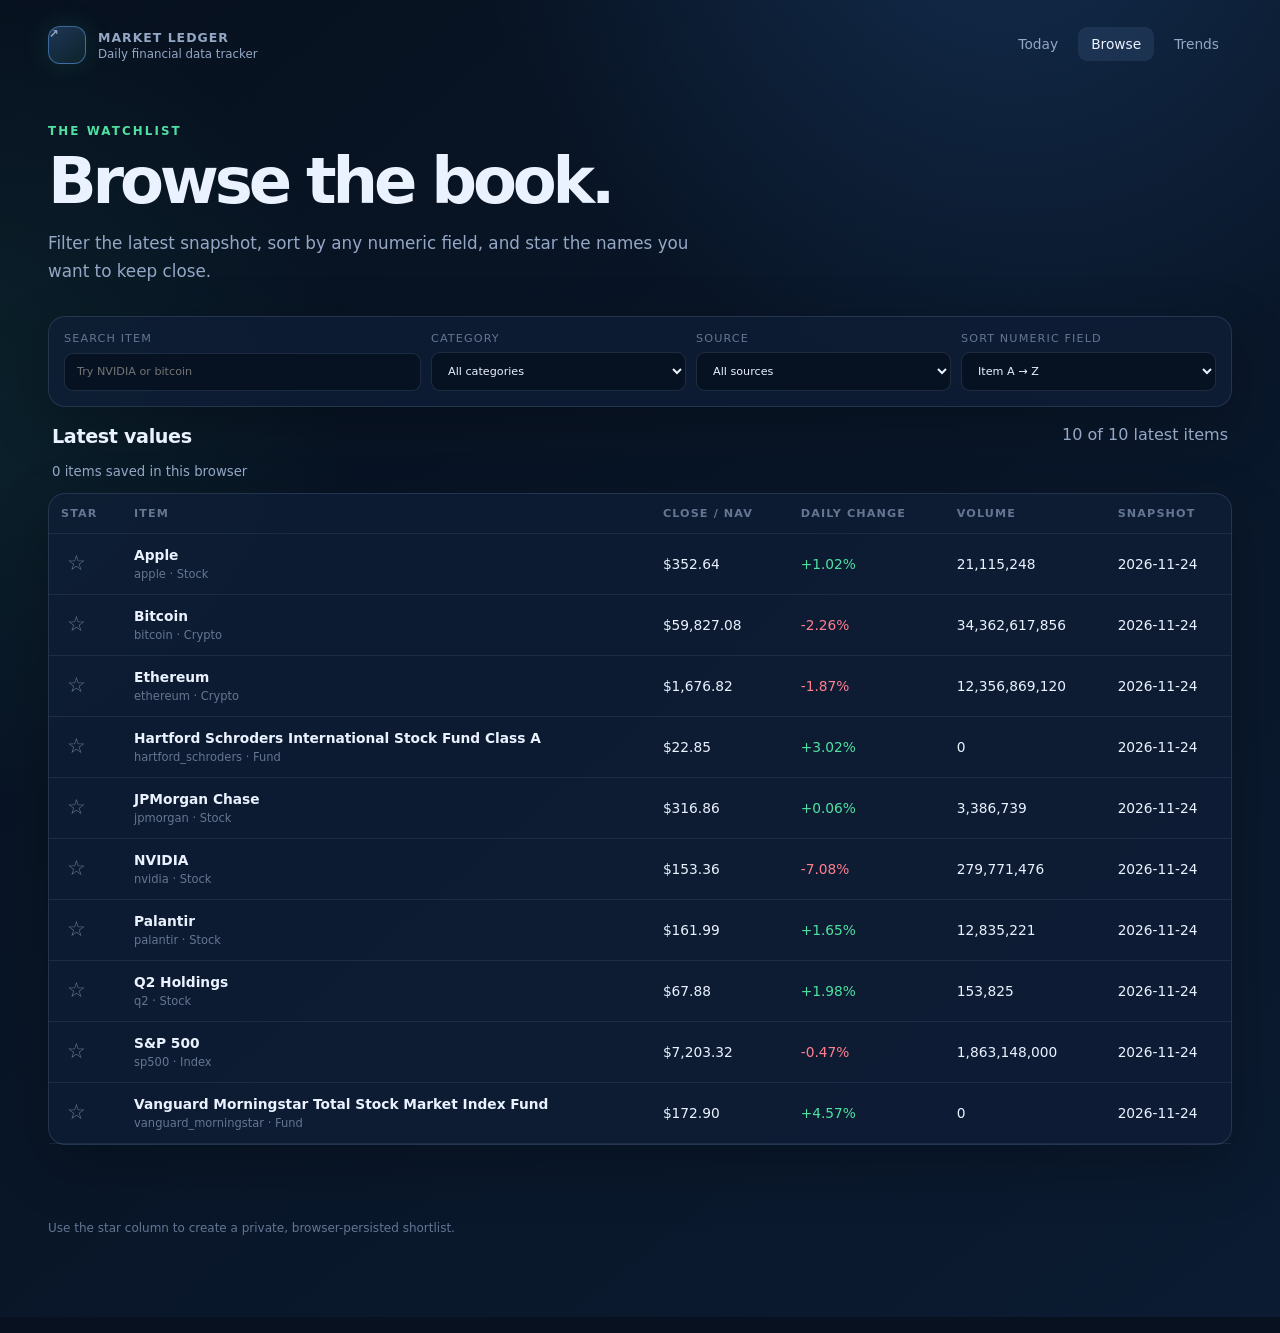
==== site/browse.html @ 04d7727f "Build daily market data tracker" ====
<!doctype html>
<html lang="en">
<head>
  <meta charset="utf-8">
  <meta name="viewport" content="width=device-width, initial-scale=1">
  <meta name="theme-color" content="#07111f">
  <link rel="manifest" href="manifest.webmanifest">
  <link rel="icon" href="icon.svg" type="image/svg+xml">
  <link rel="stylesheet" href="styles.css">
  <title>Market Ledger · Browse</title>
</head>
<body>
  <nav class="nav" aria-label="Primary navigation">
    <a class="brand" href="index.html"><span class="brand-mark">↗</span><span><strong>Market Ledger</strong><span>Daily financial data tracker</span></span></a>
    <div class="nav-links"><a href="index.html">Today</a><a href="browse.html" aria-current="page">Browse</a><a href="trends.html">Trends</a></div>
  </nav>
  <main class="shell">
    <section class="page-title"><p class="eyebrow">The watchlist</p><h1>Browse the book.</h1><p class="lede">Filter the latest snapshot, sort by any numeric field, and star the names you want to keep close.</p></section>
    <section class="panel controls" aria-label="Browse filters">
      <label>Search item<input id="item-search" type="search" placeholder="Try NVIDIA or bitcoin"></label>
      <label>Category<select id="category-filter"><option value="">All categories</option></select></label>
      <label>Source<select id="source-filter"><option value="">All sources</option></select></label>
      <label>Sort numeric field<select id="sort-filter"><option value="item:asc">Item A → Z</option><option value="close_usd:desc">Close: high → low</option><option value="close_usd:asc">Close: low → high</option><option value="change_pct:desc">Change: high → low</option><option value="change_pct:asc">Change: low → high</option><option value="volume:desc">Volume: high → low</option><option value="volume:asc">Volume: low → high</option></select></label>
    </section>
    <div class="panel-head" style="padding:0 4px 14px;border:0"><div><h2>Latest values</h2><p id="shortlist-note">Your shortlist stays in this browser.</p></div><span class="muted" id="browse-count">Loading…</span></div>
    <section class="panel"><div class="table-wrap"><table><thead><tr><th>Star</th><th>Item</th><th>Close / NAV</th><th>Daily change</th><th>Volume</th><th>Snapshot</th></tr></thead><tbody id="browse-values"><tr><td class="empty" colspan="6">Loading market data…</td></tr></tbody></table></div></section>
  </main>
  <footer class="footer">Use the star column to create a private, browser-persisted shortlist.</footer>
  <p class="empty" data-error></p>
  <script src="app.js" defer></script>
  <script>if ("serviceWorker" in navigator) navigator.serviceWorker.register("service-worker.js");</script>
</body>
</html>
---- site/styles.css ----
:root {
  --ink: #eaf2ff;
  --muted: #94a7c5;
  --dim: #647692;
  --line: rgba(157, 183, 220, .16);
  --panel: rgba(15, 30, 54, .78);
  --panel-strong: #102442;
  --bg: #07111f;
  --bg-two: #0b1b31;
  --green: #4fe0a1;
  --blue: #66a9ff;
  --gold: #f5c66d;
  --red: #ff7f8e;
  --shadow: 0 20px 60px rgba(0, 0, 0, .24);
  font-family: Inter, ui-sans-serif, system-ui, -apple-system, BlinkMacSystemFont, "Segoe UI", sans-serif;
  color: var(--ink);
  background: var(--bg);
  font-synthesis: none;
}

* { box-sizing: border-box; }

body {
  margin: 0;
  min-width: 320px;
  min-height: 100vh;
  background:
    radial-gradient(circle at 78% -10%, rgba(67, 150, 255, .19), transparent 33rem),
    radial-gradient(circle at -5% 30%, rgba(54, 214, 149, .08), transparent 26rem),
    linear-gradient(140deg, var(--bg), var(--bg-two));
}

a { color: inherit; }

.nav {
  display: flex;
  align-items: center;
  justify-content: space-between;
  gap: 24px;
  max-width: 1240px;
  margin: 0 auto;
  padding: 24px 28px 16px;
}

.brand { display: flex; align-items: center; gap: 12px; text-decoration: none; }
.brand-mark {
  display: grid;
  place-items: center;
  width: 38px;
  height: 38px;
  border: 1px solid rgba(102, 169, 255, .5);
  border-radius: 12px;
  color: var(--green);
  background: linear-gradient(145deg, rgba(102, 169, 255, .24), rgba(79, 224, 161, .08));
  box-shadow: 0 0 28px rgba(79, 224, 161, .13);
  font-weight: 800;
}
.brand strong { display: block; letter-spacing: .08em; font-size: .78rem; text-transform: uppercase; }
.brand span { display: block; color: var(--muted); font-size: .74rem; margin-top: 2px; }
.nav-links { display: flex; gap: 7px; flex-wrap: wrap; }
.nav-links a {
  color: var(--muted);
  text-decoration: none;
  padding: 9px 13px;
  border-radius: 9px;
  font-size: .86rem;
}
.nav-links a:hover, .nav-links a[aria-current="page"] { color: var(--ink); background: rgba(116, 155, 210, .13); }

.shell { max-width: 1240px; margin: 0 auto; padding: 44px 28px 76px; }
.eyebrow { margin: 0 0 12px; color: var(--green); font-size: .74rem; font-weight: 800; letter-spacing: .18em; text-transform: uppercase; }
h1, h2, h3, p { margin-top: 0; }
h1 { max-width: 760px; margin-bottom: 16px; font-size: clamp(2.5rem, 6vw, 5.6rem); line-height: .98; letter-spacing: -.065em; }
h2 { font-size: 1.2rem; letter-spacing: -.02em; }
h3 { margin-bottom: 7px; font-size: 1rem; }
.lede { max-width: 680px; color: var(--muted); line-height: 1.7; font-size: 1.05rem; }
.hero-row { display: flex; justify-content: space-between; align-items: end; gap: 40px; margin-bottom: 42px; }
.hero-meta { min-width: 225px; padding: 17px 19px; border: 1px solid var(--line); border-radius: 15px; background: rgba(10, 25, 45, .72); box-shadow: var(--shadow); }
.hero-meta span { color: var(--dim); display: block; font-size: .72rem; letter-spacing: .14em; text-transform: uppercase; }
.hero-meta strong { display: block; margin: 9px 0 4px; color: var(--green); font-size: 1.05rem; }
.hero-meta small { color: var(--muted); }

.stat-grid { display: grid; grid-template-columns: repeat(4, minmax(0, 1fr)); gap: 14px; margin-bottom: 38px; }
.stat {
  position: relative;
  min-height: 140px;
  padding: 21px;
  overflow: hidden;
  border: 1px solid var(--line);
  border-radius: 17px;
  background: linear-gradient(145deg, rgba(22, 46, 79, .88), rgba(12, 25, 45, .85));
  box-shadow: var(--shadow);
}
.stat::after { content: ""; position: absolute; width: 130px; height: 130px; right: -50px; top: -62px; border-radius: 50%; background: rgba(79, 224, 161, .11); }
.stat:nth-child(2)::after { background: rgba(102, 169, 255, .13); }
.stat:nth-child(3)::after { background: rgba(245, 198, 109, .13); }
.stat:nth-child(4)::after { background: rgba(255, 127, 142, .12); }
.stat-label { display: block; color: var(--muted); font-size: .73rem; letter-spacing: .13em; text-transform: uppercase; }
.stat-value { display: block; margin: 17px 0 5px; font-size: 2.45rem; line-height: 1; letter-spacing: -.06em; }
.stat-note { color: var(--dim); font-size: .79rem; }

.two-col { display: grid; grid-template-columns: minmax(0, 1.35fr) minmax(300px, .65fr); gap: 18px; }
.panel { border: 1px solid var(--line); border-radius: 17px; background: var(--panel); box-shadow: var(--shadow); }
.panel-head { display: flex; align-items: start; justify-content: space-between; gap: 18px; padding: 22px 23px 16px; border-bottom: 1px solid var(--line); }
.panel-head p { margin-bottom: 0; color: var(--muted); font-size: .83rem; }
.panel-body { padding: 18px 23px 23px; }
.source-list { display: grid; gap: 10px; }
.source-row { display: flex; align-items: center; justify-content: space-between; gap: 12px; padding: 12px 0; border-bottom: 1px solid rgba(157, 183, 220, .09); }
.source-row:last-child { border-bottom: 0; }
.source-name { font-size: .88rem; }
.source-name small { display: block; color: var(--dim); margin-top: 4px; font-size: .72rem; }
.status-pill { display: inline-flex; align-items: center; gap: 6px; padding: 5px 8px; border-radius: 999px; background: rgba(79, 224, 161, .1); color: var(--green); font-size: .7rem; font-weight: 800; letter-spacing: .06em; text-transform: uppercase; }
.status-pill::before { content: ""; width: 6px; height: 6px; border-radius: 50%; background: currentColor; box-shadow: 0 0 9px currentColor; }
.status-pill.bad { background: rgba(255, 127, 142, .1); color: var(--red); }
.muted { color: var(--muted); }

.table-wrap { overflow-x: auto; }
table { width: 100%; border-collapse: collapse; font-size: .86rem; }
th, td { padding: 13px 12px; border-bottom: 1px solid rgba(157, 183, 220, .1); text-align: left; white-space: nowrap; }
th { color: var(--dim); font-size: .7rem; letter-spacing: .1em; text-transform: uppercase; font-weight: 700; }
tbody tr:hover { background: rgba(115, 160, 218, .06); }
.item-cell strong { display: block; }
.item-cell small { color: var(--dim); display: block; margin-top: 4px; }
.positive { color: var(--green); }
.negative { color: var(--red); }
.neutral { color: var(--muted); }
.big-number { font-variant-numeric: tabular-nums; }
.move-list { display: grid; gap: 10px; }
.move { display: flex; align-items: center; justify-content: space-between; gap: 12px; padding: 13px 0; border-bottom: 1px solid rgba(157, 183, 220, .09); }
.move:last-child { border-bottom: 0; }
.move strong { display: block; font-size: .9rem; }
.move small { display: block; color: var(--dim); margin-top: 4px; }
.move-value { font-size: .95rem; font-variant-numeric: tabular-nums; }

.page-title { margin-bottom: 30px; }
.page-title h1 { font-size: clamp(2.4rem, 5vw, 4.5rem); }
.controls { display: grid; grid-template-columns: 1.4fr repeat(3, minmax(130px, 1fr)); gap: 10px; padding: 15px; margin-bottom: 18px; }
label { display: grid; gap: 7px; color: var(--dim); font-size: .7rem; letter-spacing: .1em; text-transform: uppercase; }
input, select { width: 100%; border: 1px solid var(--line); border-radius: 9px; padding: 11px 12px; color: var(--ink); background: rgba(5, 15, 28, .72); font: inherit; outline: none; }
input:focus, select:focus { border-color: rgba(102, 169, 255, .7); box-shadow: 0 0 0 3px rgba(102, 169, 255, .12); }
.shortlist-note { color: var(--muted); font-size: .82rem; }
.star { border: 0; background: transparent; color: var(--dim); cursor: pointer; font-size: 1.3rem; line-height: 1; padding: 0 6px; }
.star:hover, .star.on { color: var(--gold); }
.apply { color: var(--blue); text-decoration: none; font-size: .79rem; }
.apply:hover { text-decoration: underline; }

.finding-grid { display: grid; grid-template-columns: repeat(2, minmax(0, 1fr)); gap: 18px; }
.finding { padding: 23px; }
.finding h2 { margin-bottom: 9px; font-size: 1.25rem; }
.finding p { min-height: 53px; margin-bottom: 20px; color: var(--muted); font-size: .87rem; line-height: 1.6; }
.chart { width: 100%; min-height: 180px; border-top: 1px solid rgba(157, 183, 220, .1); padding-top: 15px; }
.chart svg { display: block; width: 100%; height: 180px; overflow: visible; }
.chart-empty { display: grid; min-height: 160px; place-items: center; color: var(--dim); font-size: .85rem; }
.trend-controls { display: grid; grid-template-columns: minmax(180px, 1fr) minmax(180px, .8fr); gap: 12px; margin-bottom: 18px; }
.check-grid { display: flex; flex-wrap: wrap; gap: 8px; margin-top: 10px; }
.check-grid label { display: flex; align-items: center; gap: 6px; padding: 7px 9px; border: 1px solid var(--line); border-radius: 8px; color: var(--muted); font-size: .75rem; letter-spacing: 0; text-transform: none; cursor: pointer; }
.check-grid input { width: auto; accent-color: var(--green); }
.footer { max-width: 1240px; margin: 0 auto; padding: 0 28px 34px; color: var(--dim); font-size: .75rem; }
.empty { padding: 24px; color: var(--muted); text-align: center; }

@media (max-width: 860px) {
  .nav { align-items: flex-start; flex-direction: column; }
  .hero-row, .two-col { display: grid; grid-template-columns: 1fr; }
  .hero-meta { min-width: 0; }
  .stat-grid { grid-template-columns: repeat(2, minmax(0, 1fr)); }
  .controls, .trend-controls { grid-template-columns: 1fr 1fr; }
  .finding-grid { grid-template-columns: 1fr; }
}
@media (max-width: 520px) {
  .shell { padding-inline: 17px; }
  .nav { padding-inline: 17px; }
  .footer { padding-inline: 17px; }
  .stat-grid, .controls, .trend-controls { grid-template-columns: 1fr; }
  h1 { font-size: 3rem; }
}
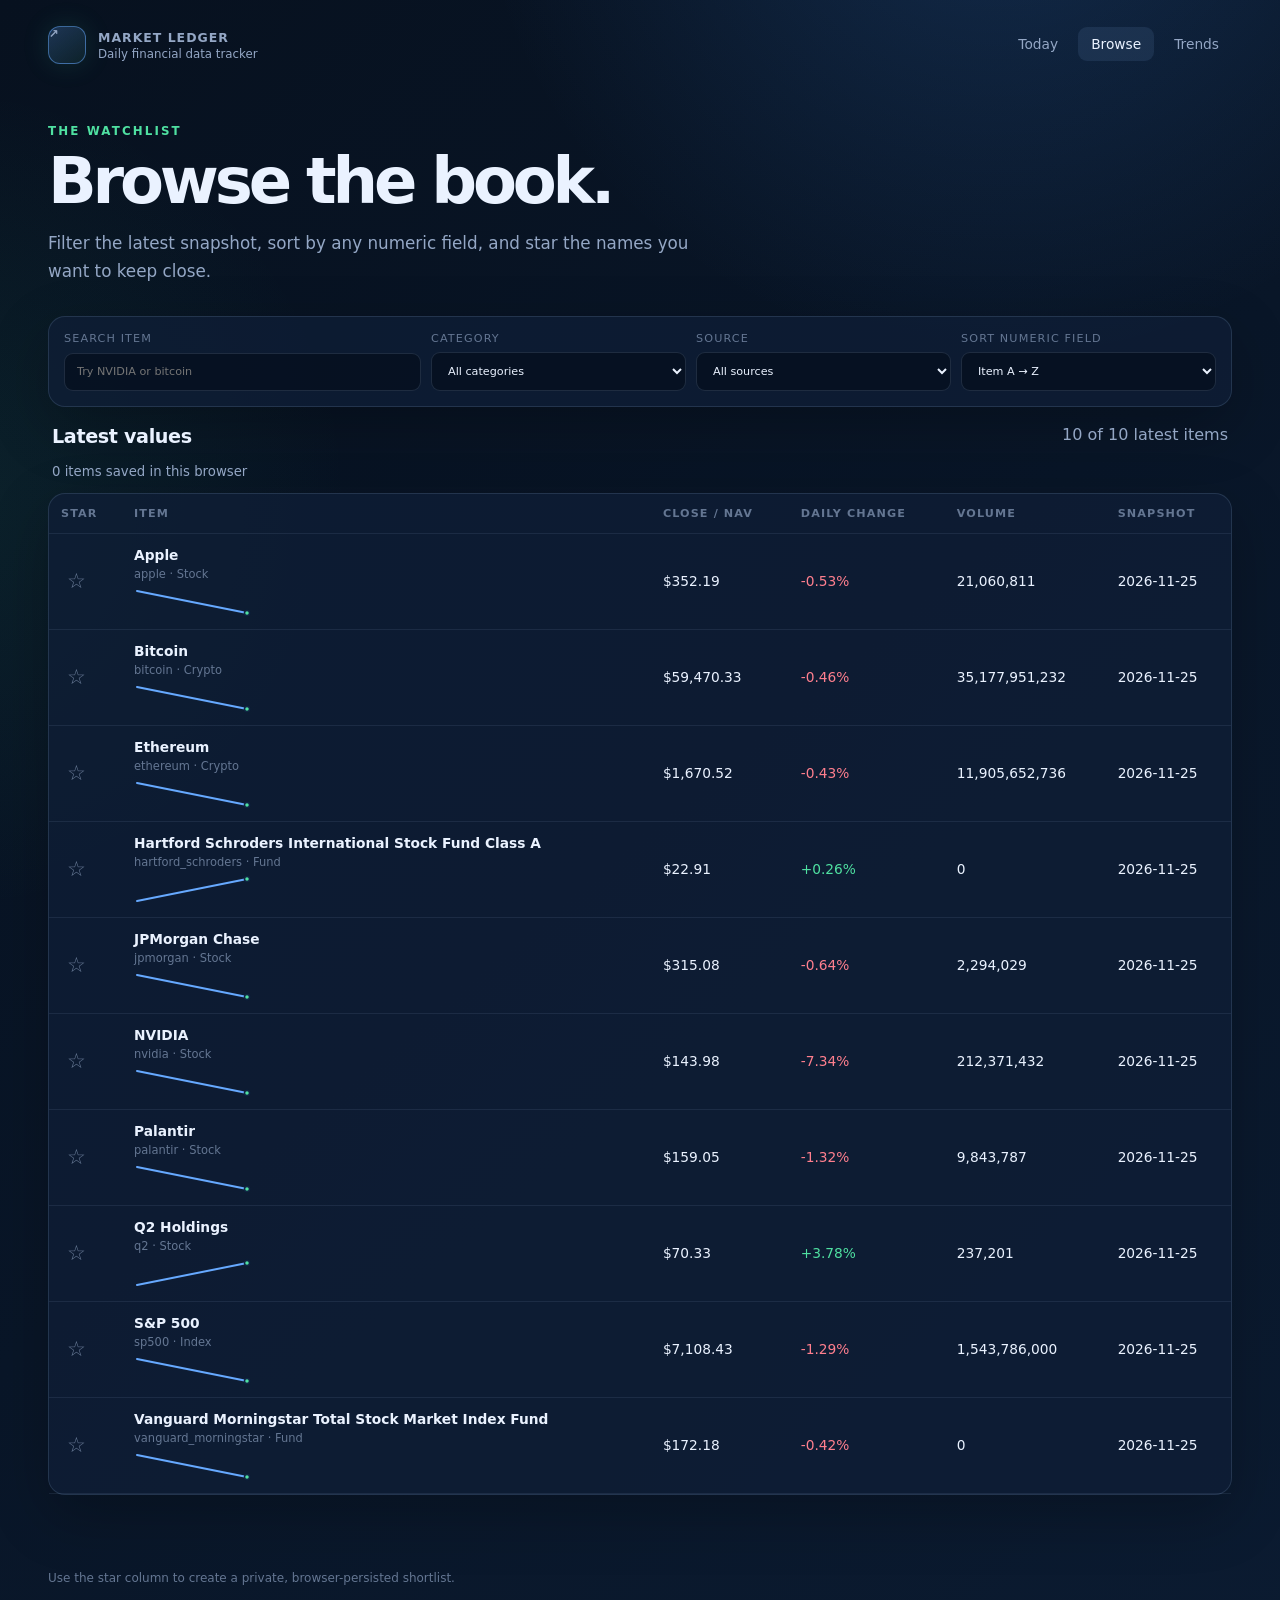
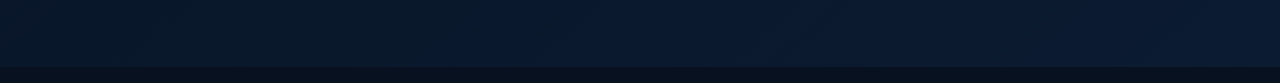
==== commit 1c353116: "Add market intelligence dashboard features" ====
--- a/site/browse.html
+++ b/site/browse.html
@@ -6,7 +6,7 @@
   <meta name="theme-color" content="#07111f">
   <link rel="manifest" href="manifest.webmanifest">
   <link rel="icon" href="icon.svg" type="image/svg+xml">
-  <link rel="stylesheet" href="styles.css">
+  <link rel="stylesheet" href="styles.css?v=market-terminal-4">
   <title>Market Ledger · Browse</title>
 </head>
 <body>
@@ -27,7 +27,7 @@
   </main>
   <footer class="footer">Use the star column to create a private, browser-persisted shortlist.</footer>
   <p class="empty" data-error></p>
-  <script src="app.js" defer></script>
+  <script src="app.js?v=market-terminal-4" defer></script>
   <script>if ("serviceWorker" in navigator) navigator.serviceWorker.register("service-worker.js");</script>
 </body>
 </html>
--- a/site/styles.css
+++ b/site/styles.css
@@ -80,6 +80,17 @@
 .hero-meta strong { display: block; margin: 9px 0 4px; color: var(--green); font-size: 1.05rem; }
 .hero-meta small { color: var(--muted); }
 
+.ticker-band { display: flex; align-items: center; gap: 17px; min-height: 58px; margin: 0 0 19px; padding: 9px 14px; overflow: hidden; border: 1px solid var(--line); border-radius: 13px; background: rgba(5, 16, 30, .72); box-shadow: inset 0 1px rgba(255, 255, 255, .03); }
+.ticker-label { display: flex; align-items: center; gap: 8px; flex: 0 0 auto; color: var(--gold); font-size: .72rem; font-weight: 800; letter-spacing: .13em; text-transform: uppercase; }
+.live-dot { width: 7px; height: 7px; border-radius: 50%; background: var(--green); box-shadow: 0 0 11px var(--green); }
+.ticker-track { display: flex; align-items: stretch; gap: 8px; min-width: 0; overflow-x: auto; scrollbar-width: none; }
+.ticker-track::-webkit-scrollbar { display: none; }
+.ticker-chip { display: inline-flex; align-items: center; gap: 10px; flex: 0 0 auto; padding: 7px 10px; border: 1px solid rgba(157, 183, 220, .1); border-radius: 8px; background: rgba(22, 44, 74, .48); font-size: .76rem; }
+.ticker-chip strong { color: var(--ink); font-size: .77rem; }
+.ticker-chip small { color: var(--muted); font-size: .7rem; }
+.ticker-chip .positive, .ticker-chip .negative { font-variant-numeric: tabular-nums; font-weight: 800; }
+.ticker-loading { color: var(--dim); font-size: .78rem; }
+
 .stat-grid { display: grid; grid-template-columns: repeat(4, minmax(0, 1fr)); gap: 14px; margin-bottom: 38px; }
 .stat {
   position: relative;
@@ -98,6 +109,61 @@
 .stat-label { display: block; color: var(--muted); font-size: .73rem; letter-spacing: .13em; text-transform: uppercase; }
 .stat-value { display: block; margin: 17px 0 5px; font-size: 2.45rem; line-height: 1; letter-spacing: -.06em; }
 .stat-note { color: var(--dim); font-size: .79rem; }
+
+.pulse-panel { margin-bottom: 18px; }
+.pulse-signal { min-width: 132px; padding: 8px 11px; border-left: 1px solid var(--line); text-align: right; }
+.pulse-signal span, .pulse-signal small { display: block; color: var(--dim); font-size: .67rem; letter-spacing: .08em; text-transform: uppercase; }
+.pulse-signal strong { display: block; margin: 3px 0; color: var(--green); font-size: 1.05rem; font-variant-numeric: tabular-nums; }
+.pulse-signal small { color: var(--muted); letter-spacing: 0; text-transform: none; }
+.pulse-body { padding-top: 9px; }
+.chart-shell { position: relative; min-height: 220px; overflow: hidden; border: 1px solid rgba(157, 183, 220, .08); border-radius: 12px; background: linear-gradient(180deg, rgba(8, 23, 43, .72), rgba(7, 17, 31, .28)); }
+.chart-grid-lines { position: absolute; inset: 18px 16px 30px; display: flex; flex-direction: column; justify-content: space-between; pointer-events: none; }
+.chart-grid-lines i { display: block; width: 100%; border-top: 1px dashed rgba(157, 183, 220, .12); }
+.pulse-chart { position: relative; z-index: 1; min-height: 220px; padding: 10px 10px 0; }
+.pulse-chart svg { display: block; width: 100%; height: 205px; overflow: visible; }
+.pulse-chart .chart-empty { min-height: 205px; }
+.pulse-bars { display: grid; grid-template-columns: repeat(10, minmax(34px, 1fr)); gap: 8px; align-items: end; padding: 12px 14px 4px; border-top: 1px solid rgba(157, 183, 220, .1); }
+.pulse-bar { display: grid; grid-template-rows: 18px 58px 16px; gap: 5px; min-width: 0; text-align: center; }
+.pulse-bar-value { overflow: hidden; font-size: .64rem; font-variant-numeric: tabular-nums; text-overflow: ellipsis; white-space: nowrap; }
+.pulse-bar-track { display: flex; align-items: end; justify-content: center; height: 58px; border-radius: 5px 5px 2px 2px; background: rgba(157, 183, 220, .07); }
+.pulse-bar-track i { display: block; width: min(22px, 70%); border-radius: 4px 4px 2px 2px; box-shadow: 0 0 12px currentColor; }
+.pulse-bar-track i.positive { background: var(--green); color: var(--green); }
+.pulse-bar-track i.negative { background: var(--red); color: var(--red); }
+.pulse-bar small { overflow: hidden; color: var(--dim); font-size: .62rem; text-overflow: ellipsis; white-space: nowrap; }
+.pulse-legend { display: flex; gap: 18px; flex-wrap: wrap; margin-top: 12px; color: var(--muted); font-size: .73rem; }
+.legend-line { display: inline-block; width: 22px; margin-right: 5px; border-top: 2px solid var(--green); vertical-align: middle; }
+.legend-dot { display: inline-block; width: 7px; height: 7px; margin: 0 5px 1px 0; border-radius: 50%; vertical-align: middle; }
+.legend-dot.up { background: var(--green); box-shadow: 0 0 7px var(--green); }
+.legend-dot.down { background: var(--red); box-shadow: 0 0 7px var(--red); }
+
+.breadth-grid { display: grid; grid-template-columns: repeat(4, minmax(0, 1fr)); gap: 14px; margin-bottom: 18px; }
+.breadth-card { min-height: 126px; padding: 18px 19px; border: 1px solid var(--line); border-radius: 15px; background: linear-gradient(145deg, rgba(19, 40, 69, .78), rgba(10, 23, 42, .78)); box-shadow: var(--shadow); }
+.breadth-label { display: block; color: var(--muted); font-size: .7rem; letter-spacing: .13em; text-transform: uppercase; }
+.breadth-card strong { display: block; overflow: hidden; margin: 13px 0 7px; color: var(--ink); font-size: 1.25rem; letter-spacing: -.03em; text-overflow: ellipsis; white-space: nowrap; }
+.breadth-card small { color: var(--dim); font-size: .76rem; }
+.breadth-track { width: 100%; height: 6px; margin: 13px 0 8px; overflow: hidden; border-radius: 99px; background: rgba(255, 127, 142, .25); }
+.breadth-track i { display: block; width: 0; height: 100%; border-radius: inherit; background: var(--green); box-shadow: 0 0 10px var(--green); transition: width .35s ease; }
+.breadth-track i.negative { background: var(--red); box-shadow: 0 0 10px var(--red); }
+.heatmap-panel { margin-bottom: 18px; }
+.heatmap { display: grid; grid-template-columns: repeat(5, minmax(0, 1fr)); gap: 10px; }
+.heat-cell { min-height: 100px; padding: 15px; border: 1px solid rgba(255, 255, 255, .08); border-radius: 12px; background: linear-gradient(145deg, rgba(79, 224, 161, var(--heat)), rgba(5, 17, 31, .75)); box-shadow: inset 0 1px rgba(255, 255, 255, .04); }
+.heat-cell.negative { background: linear-gradient(145deg, rgba(255, 127, 142, var(--heat)), rgba(5, 17, 31, .75)); }
+.heat-cell strong, .heat-cell span, .heat-cell small { display: block; }
+.heat-cell strong { font-size: .78rem; letter-spacing: .08em; }
+.heat-cell span { margin: 13px 0 6px; font-size: 1.15rem; font-variant-numeric: tabular-nums; font-weight: 800; }
+.heat-cell small { color: var(--muted); font-size: .73rem; }
+.freshness-grid { display: grid; grid-template-columns: repeat(4, minmax(0, 1fr)); gap: 10px; margin-bottom: 20px; }
+.freshness-grid > div { padding: 12px 13px; border: 1px solid rgba(157, 183, 220, .1); border-radius: 10px; background: rgba(5, 16, 30, .42); }
+.freshness-grid span { display: block; color: var(--dim); font-size: .67rem; letter-spacing: .1em; text-transform: uppercase; }
+.freshness-grid strong { display: block; overflow: hidden; margin-top: 7px; color: var(--ink); font-size: .82rem; text-overflow: ellipsis; white-space: nowrap; }
+.quality-panel { margin-top: 18px; }
+.quality-grid { display: grid; grid-template-columns: repeat(2, minmax(0, 1fr)); gap: 0 22px; }
+.quality-row { display: flex; align-items: center; justify-content: space-between; gap: 12px; padding: 12px 0; border-bottom: 1px solid rgba(157, 183, 220, .09); }
+.quality-row strong, .quality-row small { display: block; }
+.quality-row strong { font-size: .84rem; }
+.quality-row small { margin-top: 4px; color: var(--dim); font-size: .71rem; }
+.quality-state { flex: 0 0 auto; padding: 5px 8px; border-radius: 999px; background: rgba(79, 224, 161, .1); color: var(--green); font-size: .68rem; font-weight: 800; }
+.quality-state.bad { background: rgba(255, 127, 142, .1); color: var(--red); }
 
 .two-col { display: grid; grid-template-columns: minmax(0, 1.35fr) minmax(300px, .65fr); gap: 18px; }
 .panel { border: 1px solid var(--line); border-radius: 17px; background: var(--panel); box-shadow: var(--shadow); }
@@ -121,6 +187,9 @@
 tbody tr:hover { background: rgba(115, 160, 218, .06); }
 .item-cell strong { display: block; }
 .item-cell small { color: var(--dim); display: block; margin-top: 4px; }
+.mini-sparkline { display: block; width: 116px; height: 28px; margin-top: 7px; overflow: visible; }
+.mini-sparkline path { fill: none; stroke: var(--blue); stroke-width: 2; stroke-linecap: round; stroke-linejoin: round; }
+.mini-sparkline circle { fill: var(--green); stroke: var(--panel-strong); stroke-width: 1.5; }
 .positive { color: var(--green); }
 .negative { color: var(--red); }
 .neutral { color: var(--muted); }
@@ -151,7 +220,7 @@
 .chart { width: 100%; min-height: 180px; border-top: 1px solid rgba(157, 183, 220, .1); padding-top: 15px; }
 .chart svg { display: block; width: 100%; height: 180px; overflow: visible; }
 .chart-empty { display: grid; min-height: 160px; place-items: center; color: var(--dim); font-size: .85rem; }
-.trend-controls { display: grid; grid-template-columns: minmax(180px, 1fr) minmax(180px, .8fr); gap: 12px; margin-bottom: 18px; }
+.trend-controls { display: grid; grid-template-columns: minmax(160px, .65fr) minmax(180px, .8fr) minmax(300px, 1.7fr); gap: 12px; margin-bottom: 18px; }
 .check-grid { display: flex; flex-wrap: wrap; gap: 8px; margin-top: 10px; }
 .check-grid label { display: flex; align-items: center; gap: 6px; padding: 7px 9px; border: 1px solid var(--line); border-radius: 8px; color: var(--muted); font-size: .75rem; letter-spacing: 0; text-transform: none; cursor: pointer; }
 .check-grid input { width: auto; accent-color: var(--green); }
@@ -165,6 +234,9 @@
   .stat-grid { grid-template-columns: repeat(2, minmax(0, 1fr)); }
   .controls, .trend-controls { grid-template-columns: 1fr 1fr; }
   .finding-grid { grid-template-columns: 1fr; }
+  .breadth-grid { grid-template-columns: repeat(2, minmax(0, 1fr)); }
+  .freshness-grid { grid-template-columns: repeat(2, minmax(0, 1fr)); }
+  .heatmap { grid-template-columns: repeat(3, minmax(0, 1fr)); }
 }
 @media (max-width: 520px) {
   .shell { padding-inline: 17px; }
@@ -172,4 +244,10 @@
   .footer { padding-inline: 17px; }
   .stat-grid, .controls, .trend-controls { grid-template-columns: 1fr; }
   h1 { font-size: 3rem; }
-}
+  .ticker-label { display: none; }
+  .pulse-signal { min-width: 112px; }
+  .pulse-bars { grid-template-columns: repeat(5, minmax(42px, 1fr)); row-gap: 14px; }
+  .breadth-grid, .quality-grid { grid-template-columns: 1fr; }
+  .freshness-grid { grid-template-columns: 1fr 1fr; }
+  .heatmap { grid-template-columns: repeat(2, minmax(0, 1fr)); }
+}
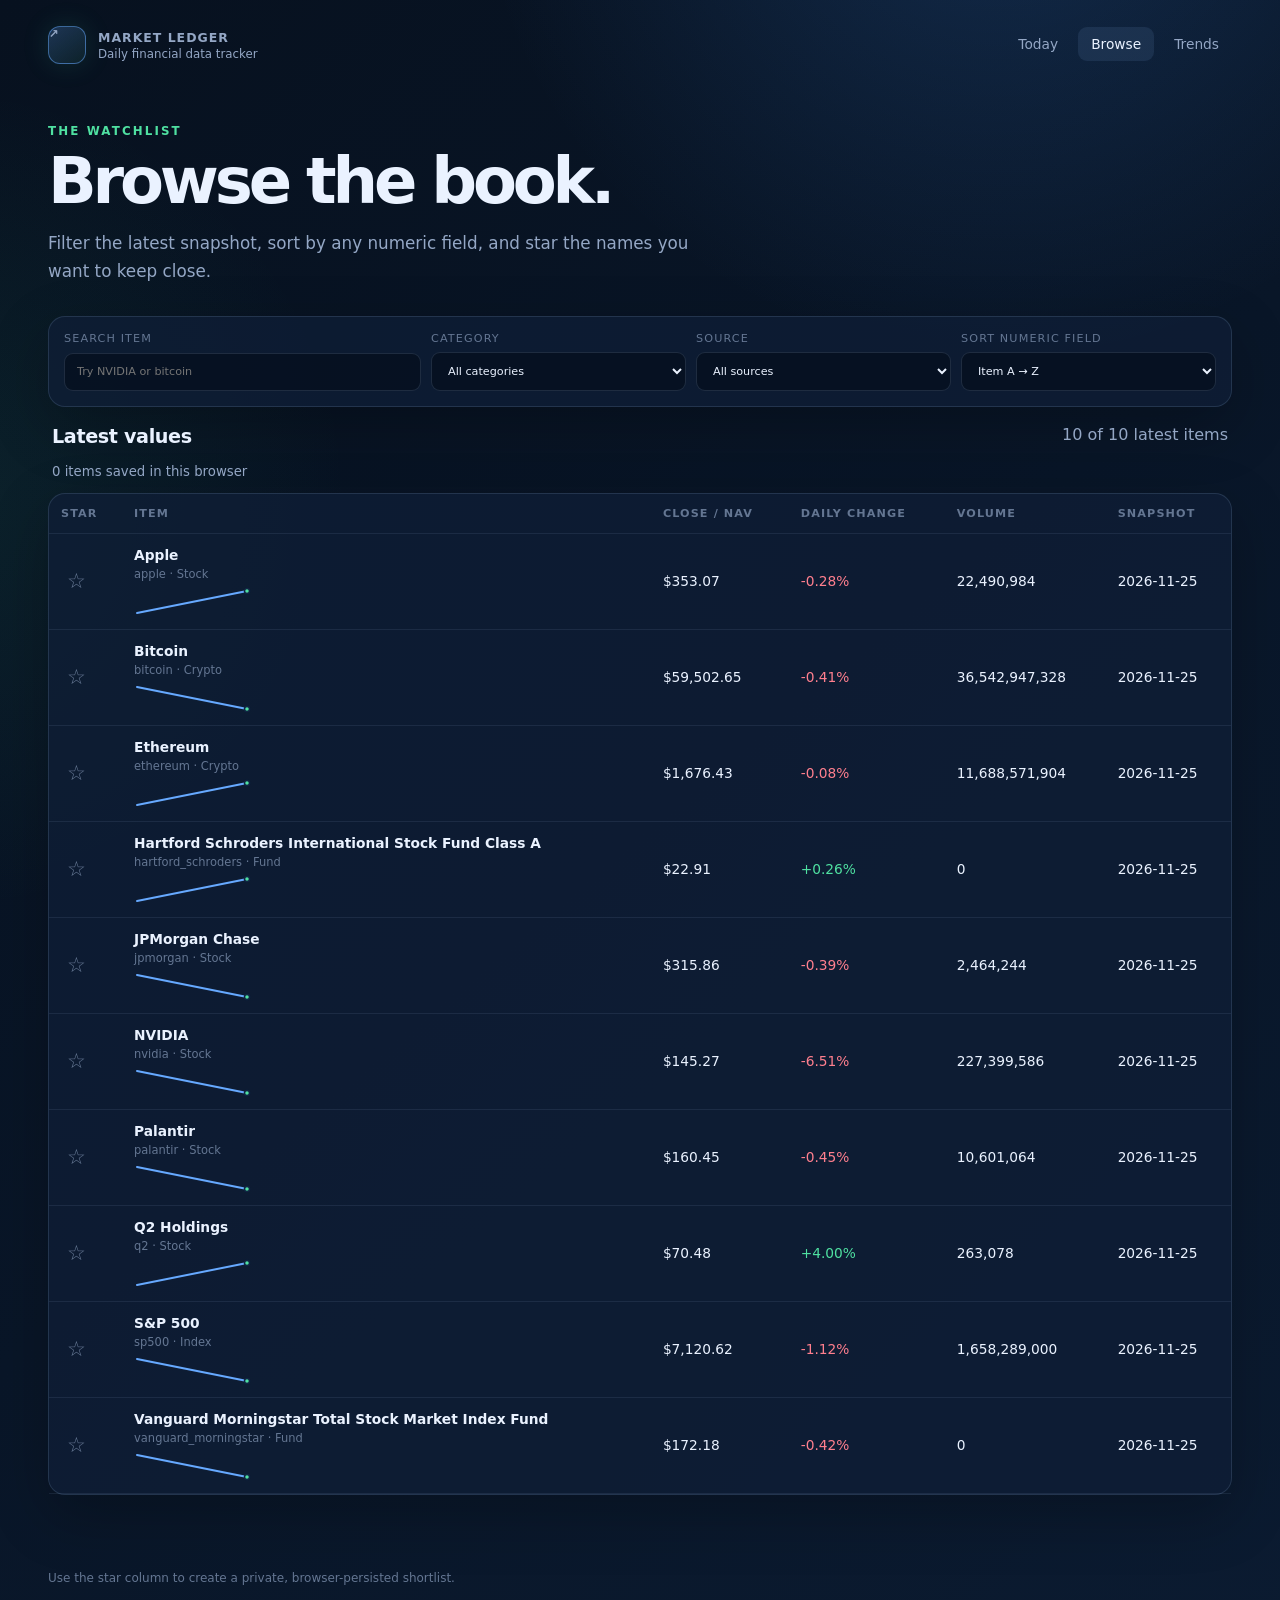
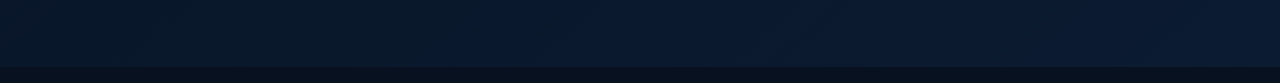
==== commit 5514b952: "Animate exchange-style market ticker" ====
--- a/site/browse.html
+++ b/site/browse.html
@@ -6,7 +6,7 @@
   <meta name="theme-color" content="#07111f">
   <link rel="manifest" href="manifest.webmanifest">
   <link rel="icon" href="icon.svg" type="image/svg+xml">
-  <link rel="stylesheet" href="styles.css?v=market-terminal-4">
+  <link rel="stylesheet" href="styles.css?v=market-terminal-5">
   <title>Market Ledger · Browse</title>
 </head>
 <body>
@@ -27,7 +27,7 @@
   </main>
   <footer class="footer">Use the star column to create a private, browser-persisted shortlist.</footer>
   <p class="empty" data-error></p>
-  <script src="app.js?v=market-terminal-4" defer></script>
+  <script src="app.js?v=market-terminal-5" defer></script>
   <script>if ("serviceWorker" in navigator) navigator.serviceWorker.register("service-worker.js");</script>
 </body>
 </html>
--- a/site/styles.css
+++ b/site/styles.css
@@ -83,8 +83,11 @@
 .ticker-band { display: flex; align-items: center; gap: 17px; min-height: 58px; margin: 0 0 19px; padding: 9px 14px; overflow: hidden; border: 1px solid var(--line); border-radius: 13px; background: rgba(5, 16, 30, .72); box-shadow: inset 0 1px rgba(255, 255, 255, .03); }
 .ticker-label { display: flex; align-items: center; gap: 8px; flex: 0 0 auto; color: var(--gold); font-size: .72rem; font-weight: 800; letter-spacing: .13em; text-transform: uppercase; }
 .live-dot { width: 7px; height: 7px; border-radius: 50%; background: var(--green); box-shadow: 0 0 11px var(--green); }
-.ticker-track { display: flex; align-items: stretch; gap: 8px; min-width: 0; overflow-x: auto; scrollbar-width: none; }
-.ticker-track::-webkit-scrollbar { display: none; }
+.ticker-track { flex: 1; min-width: 0; overflow: hidden; }
+.ticker-marquee { display: flex; width: max-content; animation: ticker-pan 32s ease-in-out infinite alternate; will-change: transform; }
+.ticker-set { display: flex; align-items: stretch; gap: 8px; padding-right: 8px; }
+@keyframes ticker-pan { from { transform: translate3d(0, 0, 0); } to { transform: translate3d(-50%, 0, 0); } }
+.ticker-band:hover .ticker-marquee, .ticker-band:focus-within .ticker-marquee { animation-play-state: paused; }
 .ticker-chip { display: inline-flex; align-items: center; gap: 10px; flex: 0 0 auto; padding: 7px 10px; border: 1px solid rgba(157, 183, 220, .1); border-radius: 8px; background: rgba(22, 44, 74, .48); font-size: .76rem; }
 .ticker-chip strong { color: var(--ink); font-size: .77rem; }
 .ticker-chip small { color: var(--muted); font-size: .7rem; }
@@ -251,3 +254,7 @@
   .freshness-grid { grid-template-columns: 1fr 1fr; }
   .heatmap { grid-template-columns: repeat(2, minmax(0, 1fr)); }
 }
+
+@media (prefers-reduced-motion: reduce) {
+  .ticker-marquee { animation: none; transform: none; }
+}
